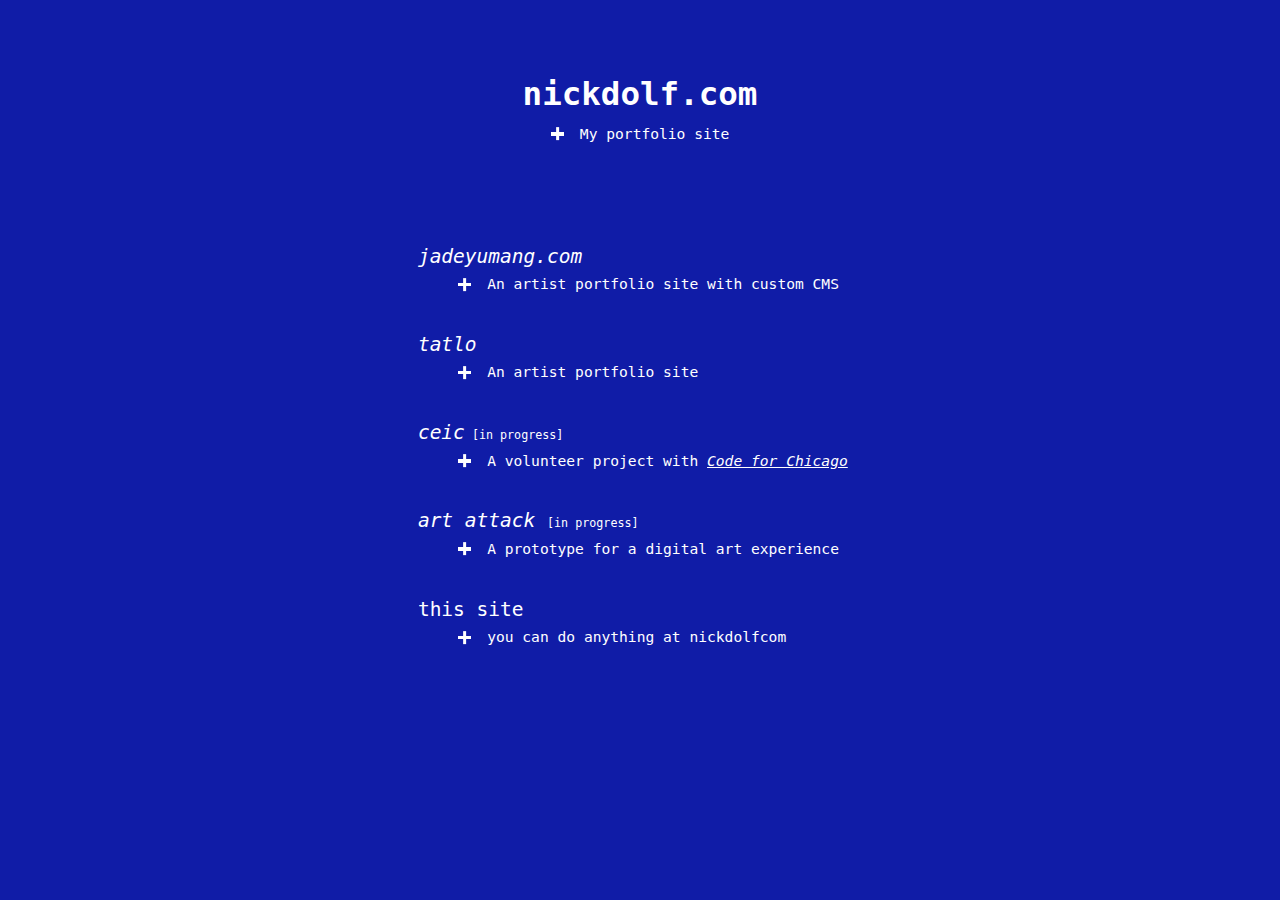
==== index.html @ 3ce0b761 "updated site" ====
<!DOCTYPE html>
<html lang="en">
<head>
	<meta charset="utf-8">
	<meta name="copyright" content="Nick Dolf">
	<meta name="viewport" content="width=device-width, initial-scale=1.0">
  <meta name="description" content="A reliable and fun web developer">
  <link rel="icon" href="/favicon.svg" type="image/svg+xml">
	<title>welcome to nickdolfcom you can do anything at nickdolfcom this is nickdolfcom the unattainable is unknown at nickdolfcom</title>
	<link rel="stylesheet" href="./css/style.css">
</head>
<body>
	<header>
		<h1>nickdolf.com</h1>
		<ul tabindex="0" class="list-expandable list-centered">
			<li><div class="icon icon-plus"></div><span>My portfolio site</span></li>
			<li><img src="images/GitHub-Mark-Light-32px.png" alt="github"><a href="https://github.com/nick-dolf/">github</a></li>
		</ul>
	</header>
	<main>

		<h2><a href="http://www.jadeyumang.com">jadeyumang.com</a><small></small></h2>
		<ul tabindex="0" class="list-expandable">
			<li><div class="icon icon-plus"></div>An artist portfolio site with custom CMS</li>
			<li><div class="icon icon-square"></div>Role: Developer</li>
			<li><div class="icon icon-square"></div>Tech: HTML/SCSS/JAVASCRIPT/NODE/EXPRESS/PUG</li>
			<li><img src="images/GitHub-Mark-Light-32px.png" alt="github"><a href="https://github.com/nick-dolf/jade">github repo</a></li>
		</ul>

    <h2><a href="http://tatlo.info">tatlo</a></h2>
    <ul tabindex="0" class="list-expandable">
			<li><div class="icon icon-plus"></div>An artist portfolio site</li>
			<li><div class="icon icon-square"></div>Role: Developer and Designer</li>
			<li><div class="icon icon-square"></div>Tech: HTML/SCSS/JAVASCRIPT/JEKYLL/FORESTRY</li>
			<li><img src="images/GitHub-Mark-Light-32px.png" alt="github"><a href="https://github.com/nick-dolf/tatlo">github repo</a></li>
		</ul>

		<h2><a href="../staging/ceic/">ceic</a><small> [in progress]</small></h2>
		<ul tabindex="0" class="list-expandable">
			<li><div class="icon icon-plus"></div><span>A volunteer project with&nbsp;<a href="https://codeforchicago.org/">Code for Chicago</a></span></li>
			<li><div class="icon icon-square"></div>Role: Lead Developer</li>
			<li><div class="icon icon-square"></div>Tech: HTML/SCSS/JAVASCRIPT/JEKYLL/FORESTRY</li>
			<li><img src="images/GitHub-Mark-Light-32px.png" alt="github"><a href="https://github.com/Code-For-Chicago/ceic-jekyll">github repo</a></li>
		</ul>

		<h2><a href="../art-attack/">art attack</a> <small>[in progress]</small></h2>
		<ul tabindex="0" class="list-expandable">
			<li><div class="icon icon-plus"></div>A prototype for a digital art experience</li>
			<li><div class="icon icon-square"></div>Role: Developer</li>
			<li><div class="icon icon-square"></div>Tech: Webgl</li>
			<li><img src="images/GitHub-Mark-Light-32px.png" alt="github"><a href="https://github.com/nick-dolf/art-attack">github repo</a></li>
		</ul>



		<h2>this site</h2>
		<ul tabindex="0" class="list-expandable">
			<li><div class="icon icon-plus"></div>you can do anything at nickdolfcom</li>
			<li><div class="icon icon-square"></div>Role: Developer and Designer</li>
			<li><div class="icon icon-square"></div>Tech: HTML/SASS</li>
			<li><img src="images/GitHub-Mark-Light-32px.png" alt="github"><a href="https://github.com/nick-dolf/home">github repo</a></li>
		</ul>
	</main>
</body>
</html>
---- css/style.css ----
html {
  box-sizing: border-box;
  min-width: 320px;
}

*, *:before, *:after {
  box-sizing: inherit;
}

body {
  min-width: 100vw;
  min-height: 100vh;
  margin: 0 auto;
  padding: 16px;
  color: white;
  background-color: #101CA7;
  display: flex;
  flex-direction: column;
}

header {
  height: 14rem;
}
@media screen and (min-width: 767px) {
  header {
    margin-top: 32px;
  }
}

main {
  margin: 32px auto;
}
@media screen and (min-width: 767px) {
  main {
    margin: 64px auto;
  }
}

html {
  font-size: 62.5%;
  font-family: monospace;
}

body {
  font-size: 1.8rem;
  line-height: 1.5;
}

h1 {
  text-align: center;
  font-size: 4rem;
  margin-bottom: 0.5rem;
}

h2 {
  font-size: 2.4rem;
  font-weight: normal;
  margin-bottom: 0.25rem;
}
h2 a {
  text-decoration: none;
}

a {
  color: white;
  font-style: italic;
}
a:hover {
  font-weight: bold;
}

small {
  font-size: 60%;
}

.icon-plus {
  display: inline-flex;
  align-items: center;
  position: relative;
  width: 2rem;
  height: 2rem;
}
.icon-plus:before, .icon-plus:after {
  content: "";
  position: absolute;
  height: 0.4rem;
  width: 1.6rem;
  background-color: white;
  transition: all 0.8s ease-in-out;
}
.icon-plus:after {
  transform: rotate(90deg);
}

.icon-square {
  display: inline-flex;
  align-items: center;
  justify-content: center;
  position: relative;
  width: 1.6rem;
  height: 1.6rem;
}
.icon-square:after {
  content: "";
  position: absolute;
  height: 0.4rem;
  width: 0.4rem;
  background-color: white;
}

ul {
  margin-top: 0;
  margin-bottom: 4rem;
  list-style-type: none;
  list-style-position: inside;
}
ul .icon {
  margin-right: 1.6rem;
}
ul img {
  height: 1.6rem;
  margin-top: 0.6rem;
  margin-right: 1.6rem;
}

.list-centered {
  margin: auto;
  width: max-content;
  padding: 0;
}

.list-expandable {
  max-height: 3rem;
  overflow: hidden;
  transition: all 0.8s ease-in-out;
  cursor: pointer;
}
.list-expandable:focus {
  cursor: default;
  max-height: 50rem;
}
.list-expandable:focus .icon-plus:after {
  transform: rotate(0deg);
}

li {
  display: flex;
  align-items: flex-start;
  margin-bottom: 0.5rem;
}
li div.icon {
  height: 2.8rem;
}

/*# sourceMappingURL=style.css.map */
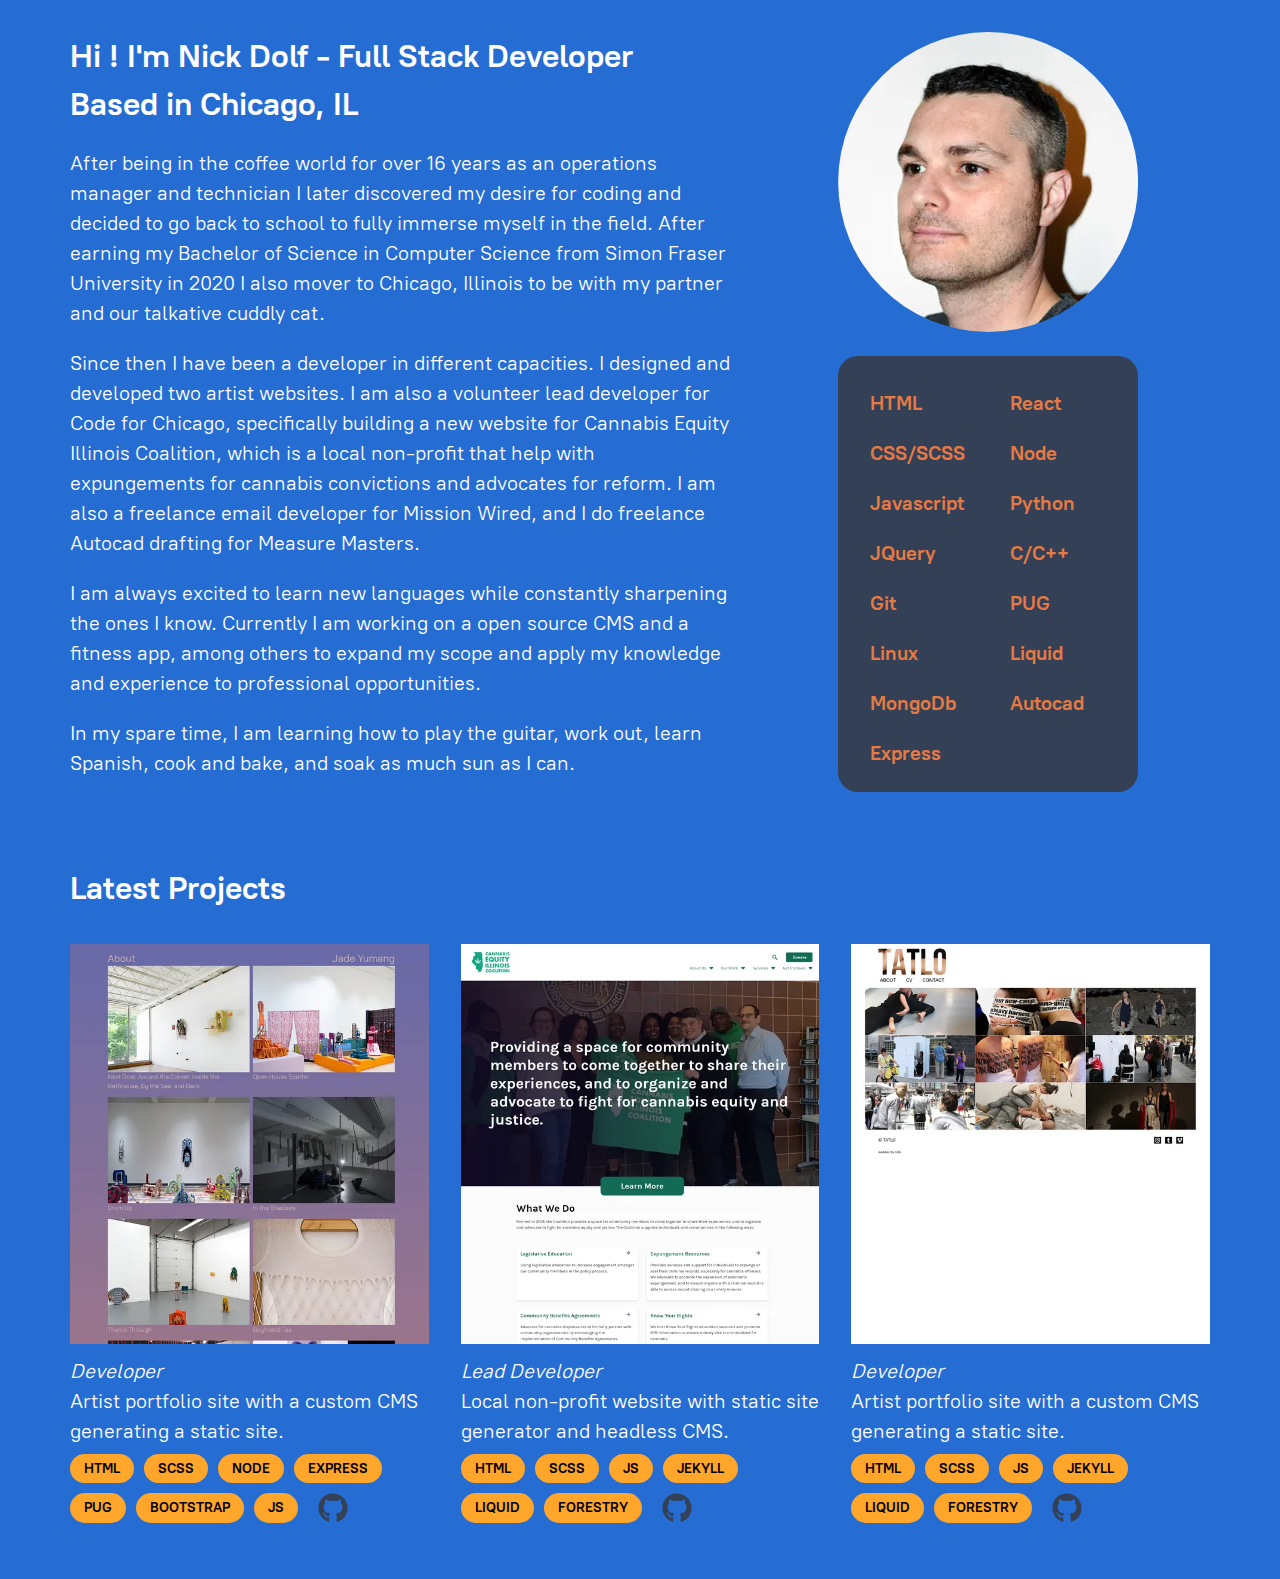
==== commit a67c34c7: "new version" ====
--- a/index.html
+++ b/index.html
@@ -1,65 +1,99 @@
 <!DOCTYPE html>
 <html lang="en">
-<head>
-	<meta charset="utf-8">
-	<meta name="copyright" content="Nick Dolf">
-	<meta name="viewport" content="width=device-width, initial-scale=1.0">
-  <meta name="description" content="A reliable and fun web developer">
-  <link rel="icon" href="/favicon.svg" type="image/svg+xml">
-	<title>welcome to nickdolfcom you can do anything at nickdolfcom this is nickdolfcom the unattainable is unknown at nickdolfcom</title>
-	<link rel="stylesheet" href="./css/style.css">
-</head>
-<body>
-	<header>
-		<h1>nickdolf.com</h1>
-		<ul tabindex="0" class="list-expandable list-centered">
-			<li><div class="icon icon-plus"></div><span>My portfolio site</span></li>
-			<li><img src="images/GitHub-Mark-Light-32px.png" alt="github"><a href="https://github.com/nick-dolf/">github</a></li>
-		</ul>
-	</header>
-	<main>
+  <head>
+    <meta charset="utf-8">
+    <meta name="viewport" content="width=device-width, initial-scale=1.0">
+    <meta name="description" content="I'm a reliable and fun developer.">
+    <title>Nick Dolf - Full Stack Developer</title>
+    <link rel="stylesheet" href="/assets/css/style.css">
+    <link rel="icon" href="/favicon.svg" type="image/svg+xml">
+  </head>
+  <body>
+    <main>
+      <section class="intro">
+        <div class="columns">
+          <div class="column-one">
+            <h1>Hi ! I'm Nick Dolf - Full Stack Developer<br> Based in Chicago, IL
+            </h1><p>After being in the coffee world for over 16 years as an operations manager and technician I later discovered my desire for coding and decided to go back to school to fully immerse myself in the field. After earning my Bachelor of Science in Computer Science from Simon Fraser University in 2020 I also mover to Chicago, Illinois to be with my partner and our talkative cuddly cat.</p>
+<p>Since then I have been a developer in different capacities. I designed and developed two artist websites. I am also a volunteer lead developer for Code for Chicago, specifically building a new website for Cannabis Equity Illinois Coalition, which is a local non-profit that help with expungements for cannabis convictions and advocates for reform. I am also a freelance email developer for Mission Wired, and I do freelance Autocad drafting for Measure Masters.</p>
+<p>I am always excited to learn new languages while constantly sharpening the ones I know. Currently I am working on a open source CMS and a fitness app, among others to expand my scope and apply my knowledge and experience to professional opportunities.</p>
+<p>In my spare time, I am learning how to play the guitar, work out, learn Spanish, cook and bake, and soak as much sun as I can.</p>
 
-		<h2><a href="http://www.jadeyumang.com">jadeyumang.com</a><small></small></h2>
-		<ul tabindex="0" class="list-expandable">
-			<li><div class="icon icon-plus"></div>An artist portfolio site with custom CMS</li>
-			<li><div class="icon icon-square"></div>Role: Developer</li>
-			<li><div class="icon icon-square"></div>Tech: HTML/SCSS/JAVASCRIPT/NODE/EXPRESS/PUG</li>
-			<li><img src="images/GitHub-Mark-Light-32px.png" alt="github"><a href="https://github.com/nick-dolf/jade">github repo</a></li>
-		</ul>
+          </div>
+          <div class="column-two">
+            <picture>
+              <source type="image/webp" srcset="/assets/images/nick_pic_square-1681073301461-300.webp"/><img src="/assets/images/nick_pic_square-1681073301461-300.jpg" width="300" height="300" alt="Nick Dolf"/>
+            </picture>
+            <div class="skills">
+              <p>HTML</p>
+              <p>CSS/SCSS</p>
+              <p>Javascript</p>
+              <p>JQuery</p>
+              <p>Git</p>
+              <p>Linux</p>
+              <p>MongoDb</p>
+              <p>Express</p>
+              <p>React</p>
+              <p>Node</p>
+              <p>Python</p>
+              <p>C/C++</p>
+              <p>PUG</p>
+              <p>Liquid</p>
+              <p>Autocad</p>
+            </div>
+          </div>
+        </div>
+      </section>
+      <section class="grid">
+        <h1>Latest Projects</h1>
+        <div class="grid-container">
+          <div class="card"><a href="https://jadeyumang.com/">
+              <div class="image-container">
+                <picture>
+                  <source type="image/webp" srcset="/assets/images/jadeyumang-1681073281746-600.webp"/><img src="/assets/images/jadeyumang-1681073281746-600.jpg" width="600" height="1289" alt="jadeyumang.com"/>
+                </picture>
+              </div></a>
+            <div class="text-container"><p><em>Developer</em><br />Artist portfolio site with a custom CMS generating a static site.</p>
 
-    <h2><a href="http://tatlo.info">tatlo</a></h2>
-    <ul tabindex="0" class="list-expandable">
-			<li><div class="icon icon-plus"></div>An artist portfolio site</li>
-			<li><div class="icon icon-square"></div>Role: Developer and Designer</li>
-			<li><div class="icon icon-square"></div>Tech: HTML/SCSS/JAVASCRIPT/JEKYLL/FORESTRY</li>
-			<li><img src="images/GitHub-Mark-Light-32px.png" alt="github"><a href="https://github.com/nick-dolf/tatlo">github repo</a></li>
-		</ul>
+            </div>
+            <div class="skill-container"><span class="pill">HTML</span><span class="pill">SCSS</span><span class="pill">NODE</span><span class="pill">EXPRESS</span><span class="pill">PUG</span><span class="pill">BOOTSTRAP</span><span class="pill">JS</span><a href="https://github.com/nick-dolf/jade"><span>github repo</span>
+                <svg viewbox="0 0 40 40" xmlns="http://www.w3.org/2000/svg">
+                  <use xlink:href="/assets/svg/sprites.svg#github"></use>
+                </svg></a>
+            </div>
+          </div>
+          <div class="card"><a href="https://nickdolf.com/staging/ceic/">
+              <div class="image-container">
+                <picture>
+                  <source type="image/webp" srcset="/assets/images/ceic-1681073281746-600.webp"/><img src="/assets/images/ceic-1681073281746-600.jpg" width="600" height="1724" alt="ceic"/>
+                </picture>
+              </div></a>
+            <div class="text-container"><p><em>Lead Developer</em><br />Local non-profit website with static site generator and headless CMS.</p>
 
-		<h2><a href="../staging/ceic/">ceic</a><small> [in progress]</small></h2>
-		<ul tabindex="0" class="list-expandable">
-			<li><div class="icon icon-plus"></div><span>A volunteer project with&nbsp;<a href="https://codeforchicago.org/">Code for Chicago</a></span></li>
-			<li><div class="icon icon-square"></div>Role: Lead Developer</li>
-			<li><div class="icon icon-square"></div>Tech: HTML/SCSS/JAVASCRIPT/JEKYLL/FORESTRY</li>
-			<li><img src="images/GitHub-Mark-Light-32px.png" alt="github"><a href="https://github.com/Code-For-Chicago/ceic-jekyll">github repo</a></li>
-		</ul>
+            </div>
+            <div class="skill-container"><span class="pill">HTML</span><span class="pill">SCSS</span><span class="pill">JS</span><span class="pill">JEKYLL</span><span class="pill">LIQUID</span><span class="pill">FORESTRY</span><a href="https://github.com/Code-For-Chicago/ceic-jekyll"><span>github repo</span>
+                <svg viewbox="0 0 40 40" xmlns="http://www.w3.org/2000/svg">
+                  <use xlink:href="/assets/svg/sprites.svg#github"></use>
+                </svg></a>
+            </div>
+          </div>
+          <div class="card"><a href="https://www.tatlo.info/">
+              <div class="image-container">
+                <picture>
+                  <source type="image/webp" srcset="/assets/images/tatlo-1681073376089-600.webp"/><img src="/assets/images/tatlo-1681073376089-600.jpg" width="600" height="407" alt="tatlo.info"/>
+                </picture>
+              </div></a>
+            <div class="text-container"><p><em>Developer</em><br />Artist portfolio site with a custom CMS generating a static site.</p>
 
-		<h2><a href="../art-attack/">art attack</a> <small>[in progress]</small></h2>
-		<ul tabindex="0" class="list-expandable">
-			<li><div class="icon icon-plus"></div>A prototype for a digital art experience</li>
-			<li><div class="icon icon-square"></div>Role: Developer</li>
-			<li><div class="icon icon-square"></div>Tech: Webgl</li>
-			<li><img src="images/GitHub-Mark-Light-32px.png" alt="github"><a href="https://github.com/nick-dolf/art-attack">github repo</a></li>
-		</ul>
-
-
-
-		<h2>this site</h2>
-		<ul tabindex="0" class="list-expandable">
-			<li><div class="icon icon-plus"></div>you can do anything at nickdolfcom</li>
-			<li><div class="icon icon-square"></div>Role: Developer and Designer</li>
-			<li><div class="icon icon-square"></div>Tech: HTML/SASS</li>
-			<li><img src="images/GitHub-Mark-Light-32px.png" alt="github"><a href="https://github.com/nick-dolf/home">github repo</a></li>
-		</ul>
-	</main>
-</body>
-</html>
+            </div>
+            <div class="skill-container"><span class="pill">HTML</span><span class="pill">SCSS</span><span class="pill">JS</span><span class="pill">JEKYLL</span><span class="pill">LIQUID</span><span class="pill">FORESTRY</span><a href="https://github.com/nick-dolf/tatlo"><span>github repo</span>
+                <svg viewbox="0 0 40 40" xmlns="http://www.w3.org/2000/svg">
+                  <use xlink:href="/assets/svg/sprites.svg#github"></use>
+                </svg></a>
+            </div>
+          </div>
+        </div>
+      </section>
+    </main>
+  </body>
+</html>--- a/assets/css/style.css
+++ b/assets/css/style.css
@@ -0,0 +1 @@
+@font-face{font-family:PtRootUi;src:url("../fonts/pt-root-ui_regular.woff2");font-display:swap}@font-face{font-family:PtRootUi;src:url("../fonts/pt-root-ui_bold.woff2");font-weight:bold;font-display:swap}html{min-width:320px;box-sizing:border-box}*,*:before,*:after{box-sizing:inherit}body{margin:0;background-color:#266dd3}main{background-color:#266dd3;color:#fff;margin:0 auto;max-width:1600px;min-height:100vh}main :first-child{margin-top:0}main :last-child{margin-bottom:0}html{font-size:62.5%}body{font-family:PtRootUi,sans-serif;font-size:1.6rem;line-height:1.5}main{font-size:0}main>*{font-size:1.6rem}p{font-size:1.6rem}@media screen and (min-width: 768px){p{font-size:1.8rem}}@media screen and (min-width: 1200px){p{font-size:2rem}}h1{font-size:2.4rem;margin:3.2rem 0 1.6rem}@media screen and (min-width: 768px){h1{font-size:2.8rem}}@media screen and (min-width: 1200px){h1{font-size:3.2rem}}div.card{padding:16px;width:auto;border-radius:1rem}div.card:hover{transition:box-shadow 1s;box-shadow:0px 0px 8px 4px #ffa62b}div.card:hover img{transform:translate(0, calc(-100% + 400px))}div.card .image-container{background:#fff;overflow:hidden;width:auto;height:400px}div.card .image-container img{transition:transform 3s ease-in-out;width:100%;height:auto}div.card .text-container{padding-top:12px;width:auto}div.card .pill{padding:4px 14px;border-radius:2rem;font-size:1.4rem;background-color:#ffa62b;color:#000;font-weight:bold}div.card .skill-container{margin-top:8px;display:flex;gap:1rem;flex-wrap:wrap}div.card .skill-container a{font-size:0}div.card .skill-container svg{margin-left:1rem;fill:#344055;height:3rem}section.grid{margin:32px 16px}@media screen and (min-width: 768px){section.grid{padding:16px;margin:24px 32px}}@media screen and (min-width: 1200px){section.grid{margin:24px auto;width:94%;max-width:1400px}}section.grid h1{padding-left:16px}section.grid div.grid-container{display:grid;grid-template-columns:1fr}@media screen and (min-width: 768px){section.grid div.grid-container{grid-template-columns:repeat(2, minmax(0, 1fr))}}@media screen and (min-width: 1200px){section.grid div.grid-container{grid-template-columns:repeat(3, minmax(0, 1fr))}}.intro{padding:16px;margin:32px 16px}@media screen and (min-width: 768px){.intro{padding:32px;margin:24px 32px}}@media screen and (min-width: 1200px){.intro{margin:24px auto;width:94%;max-width:1400px}}.intro .columns{display:flex;flex-direction:column;justify-content:space-around;gap:32px}@media screen and (min-width: 768px){.intro .columns{flex-direction:row}}@media screen and (min-width: 768px){.intro .column-one{width:60%}}@media screen and (min-width: 768px){.intro .column-two{width:40%}}.intro .column-two img{display:block;margin:auto;width:100%;height:auto;max-width:300px;-webkit-clip-path:circle();clip-path:circle()}.intro .skills{font-weight:700;margin:auto;margin-top:24px;padding:32px 8px 24px 32px;background-color:#344055;color:#e57a44;border-radius:20px;-moz-column-count:2;column-count:2;-moz-column-gap:20px;column-gap:20px;width:100%;max-width:300px}section.text{background-color:#266dd3;color:#000;padding:12px}header.site-header{padding:16px;margin:32px 16px;color:#fff;background-color:#266dd3;display:flex;justify-content:space-between}@media screen and (min-width: 768px){header.site-header{padding:32px;margin:24px 32px}}@media screen and (min-width: 1200px){header.site-header{margin:24px auto;width:94%;max-width:1400px}}header.site-header .menu{display:flex;gap:1rem;align-items:center}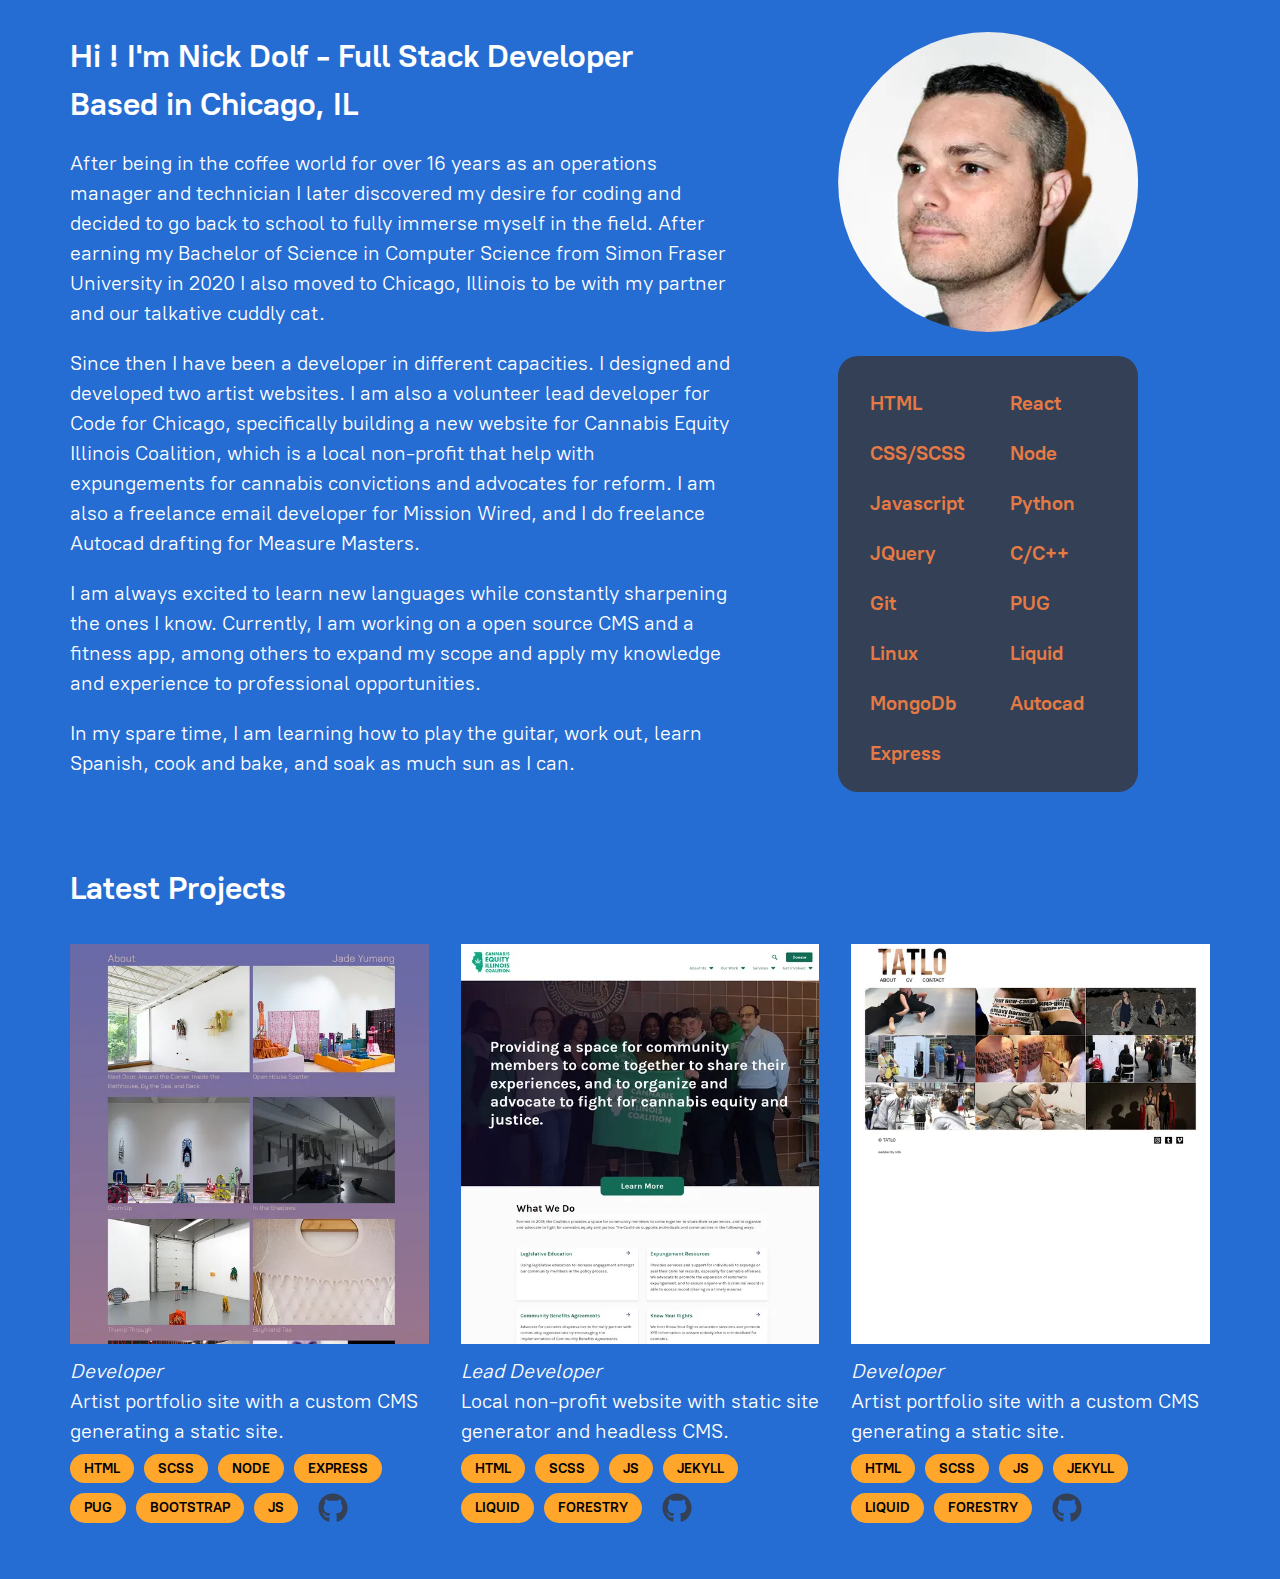
==== commit 99d9acff: "fix spelling" ====
--- a/index.html
+++ b/index.html
@@ -14,9 +14,9 @@
         <div class="columns">
           <div class="column-one">
             <h1>Hi ! I'm Nick Dolf - Full Stack Developer<br> Based in Chicago, IL
-            </h1><p>After being in the coffee world for over 16 years as an operations manager and technician I later discovered my desire for coding and decided to go back to school to fully immerse myself in the field. After earning my Bachelor of Science in Computer Science from Simon Fraser University in 2020 I also mover to Chicago, Illinois to be with my partner and our talkative cuddly cat.</p>
+            </h1><p>After being in the coffee world for over 16 years as an operations manager and technician I later discovered my desire for coding and decided to go back to school to fully immerse myself in the field. After earning my Bachelor of Science in Computer Science from Simon Fraser University in 2020 I also moved to Chicago, Illinois to be with my partner and our talkative cuddly cat.</p>
 <p>Since then I have been a developer in different capacities. I designed and developed two artist websites. I am also a volunteer lead developer for Code for Chicago, specifically building a new website for Cannabis Equity Illinois Coalition, which is a local non-profit that help with expungements for cannabis convictions and advocates for reform. I am also a freelance email developer for Mission Wired, and I do freelance Autocad drafting for Measure Masters.</p>
-<p>I am always excited to learn new languages while constantly sharpening the ones I know. Currently I am working on a open source CMS and a fitness app, among others to expand my scope and apply my knowledge and experience to professional opportunities.</p>
+<p>I am always excited to learn new languages while constantly sharpening the ones I know. Currently, I am working on a open source CMS and a fitness app, among others to expand my scope and apply my knowledge and experience to professional opportunities.</p>
 <p>In my spare time, I am learning how to play the guitar, work out, learn Spanish, cook and bake, and soak as much sun as I can.</p>
 
           </div>
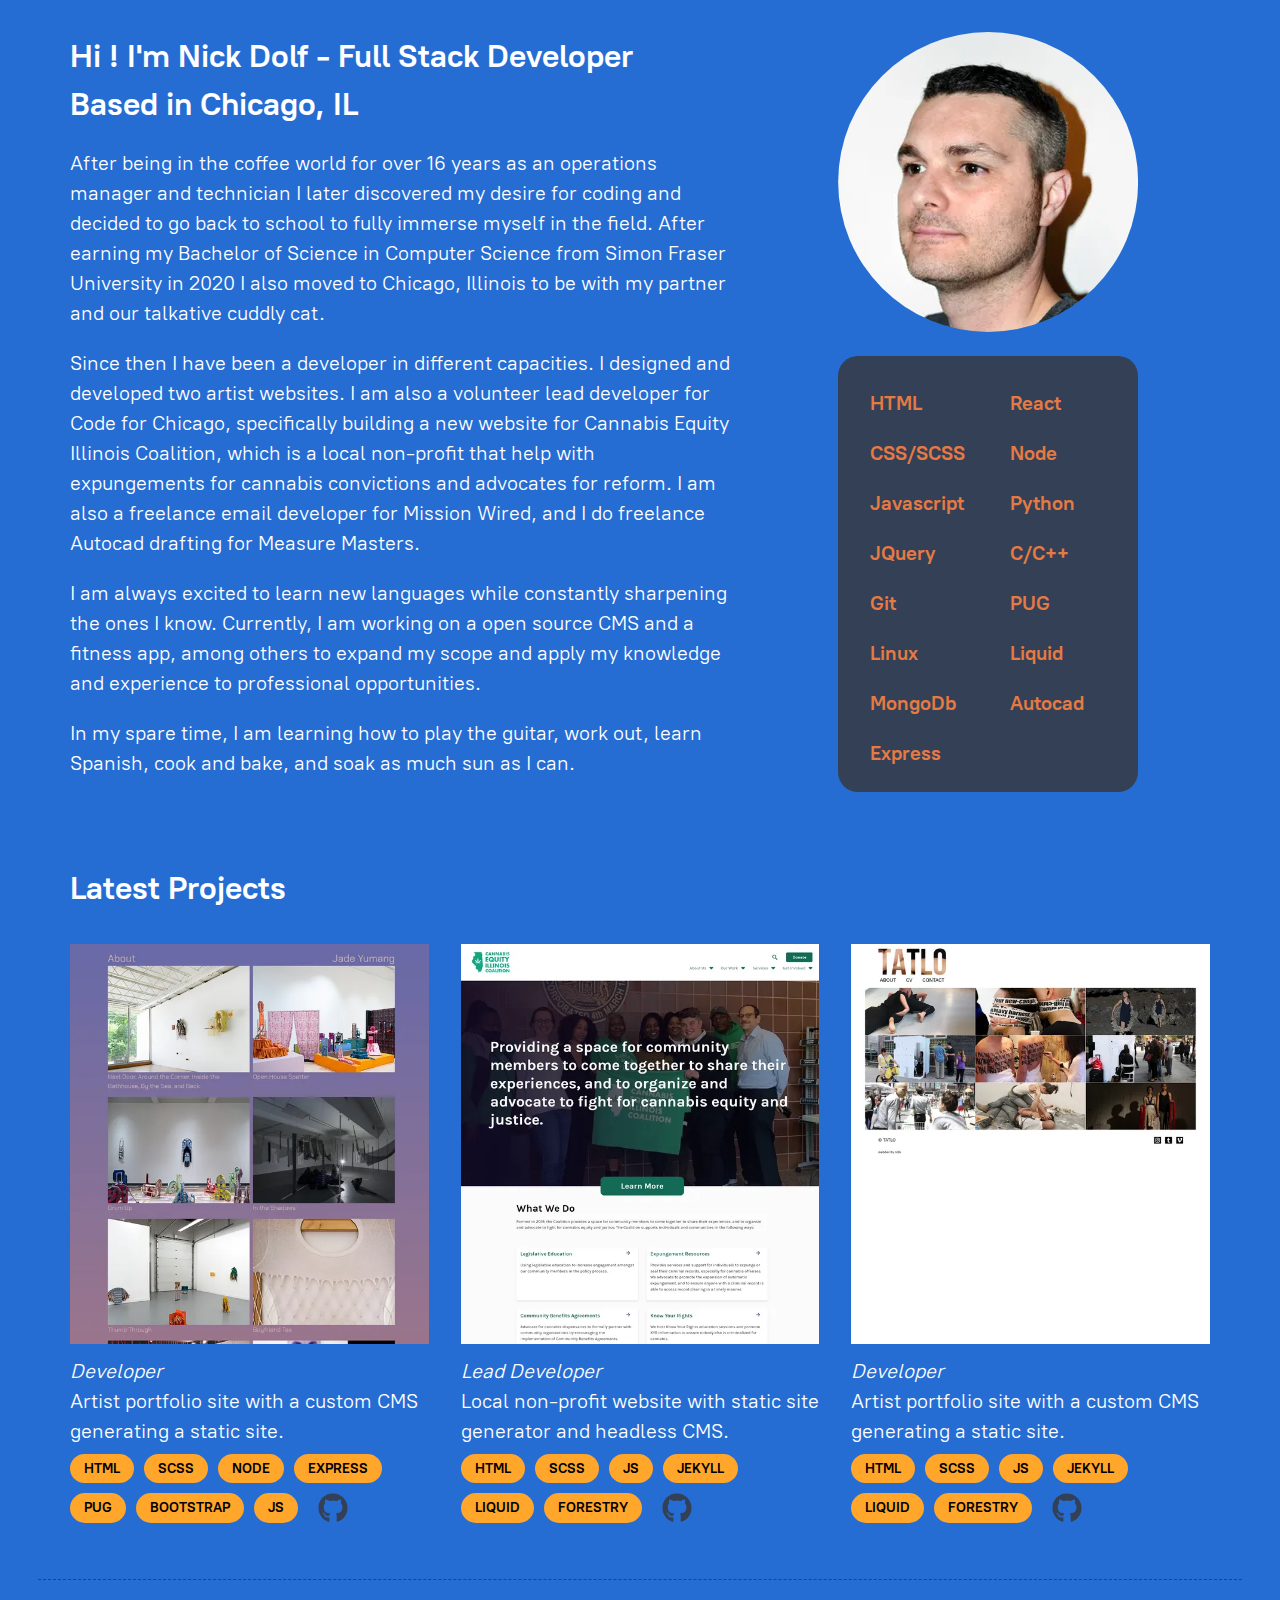
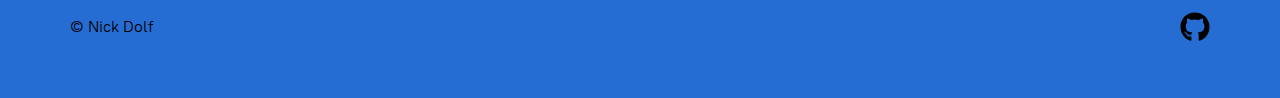
==== commit f35a0a0f: "preload fonts and add footer" ====
--- a/index.html
+++ b/index.html
@@ -5,6 +5,8 @@
     <meta name="viewport" content="width=device-width, initial-scale=1.0">
     <meta name="description" content="I'm a reliable and fun developer.">
     <title>Nick Dolf - Full Stack Developer</title>
+    <link rel="preload" as="font" type="font/woff2" href="/assets/fonts/pt-root-ui_regular.woff2" crossorigin>
+    <link rel="preload" as="font" type="font/woff2" href="/assets/fonts/pt-root-ui_bold.woff2" crossorigin>
     <link rel="stylesheet" href="/assets/css/style.css">
     <link rel="icon" href="/favicon.svg" type="image/svg+xml">
   </head>
@@ -95,5 +97,9 @@
         </div>
       </section>
     </main>
+    <footer class="site-footer"><span>© Nick Dolf</span><a href="https://github.com/nick-dolf"><span>github repo</span>
+        <svg viewbox="0 0 40 40" xmlns="http://www.w3.org/2000/svg">
+          <use xlink:href="/assets/svg/sprites.svg#github"></use>
+        </svg></a></footer>
   </body>
 </html>--- a/assets/css/style.css
+++ b/assets/css/style.css
@@ -1 +1 @@
-@font-face{font-family:PtRootUi;src:url("../fonts/pt-root-ui_regular.woff2");font-display:swap}@font-face{font-family:PtRootUi;src:url("../fonts/pt-root-ui_bold.woff2");font-weight:bold;font-display:swap}html{min-width:320px;box-sizing:border-box}*,*:before,*:after{box-sizing:inherit}body{margin:0;background-color:#266dd3}main{background-color:#266dd3;color:#fff;margin:0 auto;max-width:1600px;min-height:100vh}main :first-child{margin-top:0}main :last-child{margin-bottom:0}html{font-size:62.5%}body{font-family:PtRootUi,sans-serif;font-size:1.6rem;line-height:1.5}main{font-size:0}main>*{font-size:1.6rem}p{font-size:1.6rem}@media screen and (min-width: 768px){p{font-size:1.8rem}}@media screen and (min-width: 1200px){p{font-size:2rem}}h1{font-size:2.4rem;margin:3.2rem 0 1.6rem}@media screen and (min-width: 768px){h1{font-size:2.8rem}}@media screen and (min-width: 1200px){h1{font-size:3.2rem}}div.card{padding:16px;width:auto;border-radius:1rem}div.card:hover{transition:box-shadow 1s;box-shadow:0px 0px 8px 4px #ffa62b}div.card:hover img{transform:translate(0, calc(-100% + 400px))}div.card .image-container{background:#fff;overflow:hidden;width:auto;height:400px}div.card .image-container img{transition:transform 3s ease-in-out;width:100%;height:auto}div.card .text-container{padding-top:12px;width:auto}div.card .pill{padding:4px 14px;border-radius:2rem;font-size:1.4rem;background-color:#ffa62b;color:#000;font-weight:bold}div.card .skill-container{margin-top:8px;display:flex;gap:1rem;flex-wrap:wrap}div.card .skill-container a{font-size:0}div.card .skill-container svg{margin-left:1rem;fill:#344055;height:3rem}section.grid{margin:32px 16px}@media screen and (min-width: 768px){section.grid{padding:16px;margin:24px 32px}}@media screen and (min-width: 1200px){section.grid{margin:24px auto;width:94%;max-width:1400px}}section.grid h1{padding-left:16px}section.grid div.grid-container{display:grid;grid-template-columns:1fr}@media screen and (min-width: 768px){section.grid div.grid-container{grid-template-columns:repeat(2, minmax(0, 1fr))}}@media screen and (min-width: 1200px){section.grid div.grid-container{grid-template-columns:repeat(3, minmax(0, 1fr))}}.intro{padding:16px;margin:32px 16px}@media screen and (min-width: 768px){.intro{padding:32px;margin:24px 32px}}@media screen and (min-width: 1200px){.intro{margin:24px auto;width:94%;max-width:1400px}}.intro .columns{display:flex;flex-direction:column;justify-content:space-around;gap:32px}@media screen and (min-width: 768px){.intro .columns{flex-direction:row}}@media screen and (min-width: 768px){.intro .column-one{width:60%}}@media screen and (min-width: 768px){.intro .column-two{width:40%}}.intro .column-two img{display:block;margin:auto;width:100%;height:auto;max-width:300px;-webkit-clip-path:circle();clip-path:circle()}.intro .skills{font-weight:700;margin:auto;margin-top:24px;padding:32px 8px 24px 32px;background-color:#344055;color:#e57a44;border-radius:20px;-moz-column-count:2;column-count:2;-moz-column-gap:20px;column-gap:20px;width:100%;max-width:300px}section.text{background-color:#266dd3;color:#000;padding:12px}header.site-header{padding:16px;margin:32px 16px;color:#fff;background-color:#266dd3;display:flex;justify-content:space-between}@media screen and (min-width: 768px){header.site-header{padding:32px;margin:24px 32px}}@media screen and (min-width: 1200px){header.site-header{margin:24px auto;width:94%;max-width:1400px}}header.site-header .menu{display:flex;gap:1rem;align-items:center}+@font-face{font-family:PtRootUi;src:url("../fonts/pt-root-ui_regular.woff2");font-display:swap}@font-face{font-family:PtRootUi;src:url("../fonts/pt-root-ui_bold.woff2");font-weight:bold;font-display:swap}html{min-width:320px;box-sizing:border-box}*,*:before,*:after{box-sizing:inherit}body{margin:0;background-color:#266dd3}main{background-color:#266dd3;color:#fff;margin:0 auto;max-width:1600px;min-height:100vh}main :first-child{margin-top:0}main :last-child{margin-bottom:0}html{font-size:62.5%}body{font-family:PtRootUi,Arial,Helvetica,sans-serif;font-size:1.6rem;line-height:1.5}main{font-size:0}main>*{font-size:1.6rem}p{font-size:1.6rem}@media screen and (min-width: 768px){p{font-size:1.8rem}}@media screen and (min-width: 1200px){p{font-size:2rem}}h1{font-size:2.4rem;margin:3.2rem 0 1.6rem}@media screen and (min-width: 768px){h1{font-size:2.8rem}}@media screen and (min-width: 1200px){h1{font-size:3.2rem}}div.card{padding:16px;width:auto;border-radius:1rem}div.card:hover{transition:box-shadow 1s;box-shadow:0px 0px 8px 4px #ffa62b}div.card:hover img{transform:translate(0, calc(-100% + 400px))}div.card .image-container{background:#fff;overflow:hidden;width:auto;height:400px}div.card .image-container img{transition:transform 3s ease-in-out;width:100%;height:auto}div.card .text-container{padding-top:12px;width:auto}div.card .pill{padding:4px 14px;border-radius:2rem;font-size:1.4rem;background-color:#ffa62b;color:#000;font-weight:bold}div.card .skill-container{margin-top:8px;display:flex;gap:1rem;flex-wrap:wrap}div.card .skill-container a{font-size:0}div.card .skill-container svg{margin-left:1rem;fill:#344055;height:3rem}section.grid{margin:32px 16px}@media screen and (min-width: 768px){section.grid{padding:16px;margin:24px 32px}}@media screen and (min-width: 1200px){section.grid{margin:24px auto;width:94%;max-width:1400px}}section.grid h1{padding-left:16px}section.grid div.grid-container{display:grid;grid-template-columns:1fr}@media screen and (min-width: 768px){section.grid div.grid-container{grid-template-columns:repeat(2, minmax(0, 1fr))}}@media screen and (min-width: 1200px){section.grid div.grid-container{grid-template-columns:repeat(3, minmax(0, 1fr))}}.intro{padding:16px;margin:32px 16px}@media screen and (min-width: 768px){.intro{padding:32px;margin:24px 32px}}@media screen and (min-width: 1200px){.intro{margin:24px auto;width:94%;max-width:1400px}}.intro .columns{display:flex;flex-direction:column;justify-content:space-around;gap:32px}@media screen and (min-width: 768px){.intro .columns{flex-direction:row}}@media screen and (min-width: 768px){.intro .column-one{width:60%}}@media screen and (min-width: 768px){.intro .column-two{width:40%}}.intro .column-two img{display:block;margin:auto;width:100%;height:auto;max-width:300px;-webkit-clip-path:circle();clip-path:circle()}.intro .skills{font-weight:700;margin:auto;margin-top:24px;padding:32px 8px 24px 32px;background-color:#344055;color:#e57a44;border-radius:20px;-moz-column-count:2;column-count:2;-moz-column-gap:20px;column-gap:20px;width:100%;max-width:300px}section.text{background-color:#266dd3;color:#000;padding:12px}header.site-header{padding:16px;margin:32px 16px;color:#fff;background-color:#266dd3;display:flex;justify-content:space-between}@media screen and (min-width: 768px){header.site-header{padding:32px;margin:24px 32px}}@media screen and (min-width: 1200px){header.site-header{margin:24px auto;width:94%;max-width:1400px}}header.site-header .menu{display:flex;gap:1rem;align-items:center}footer.site-footer{padding:16px;margin:32px 16px;border-top:dashed 1px #344055;display:flex;justify-content:space-between;align-items:center}@media screen and (min-width: 768px){footer.site-footer{padding:32px;margin:24px 32px}}@media screen and (min-width: 1200px){footer.site-footer{margin:24px auto;width:94%;max-width:1400px}}footer.site-footer a{font-size:0}footer.site-footer svg{width:3rem;height:auto}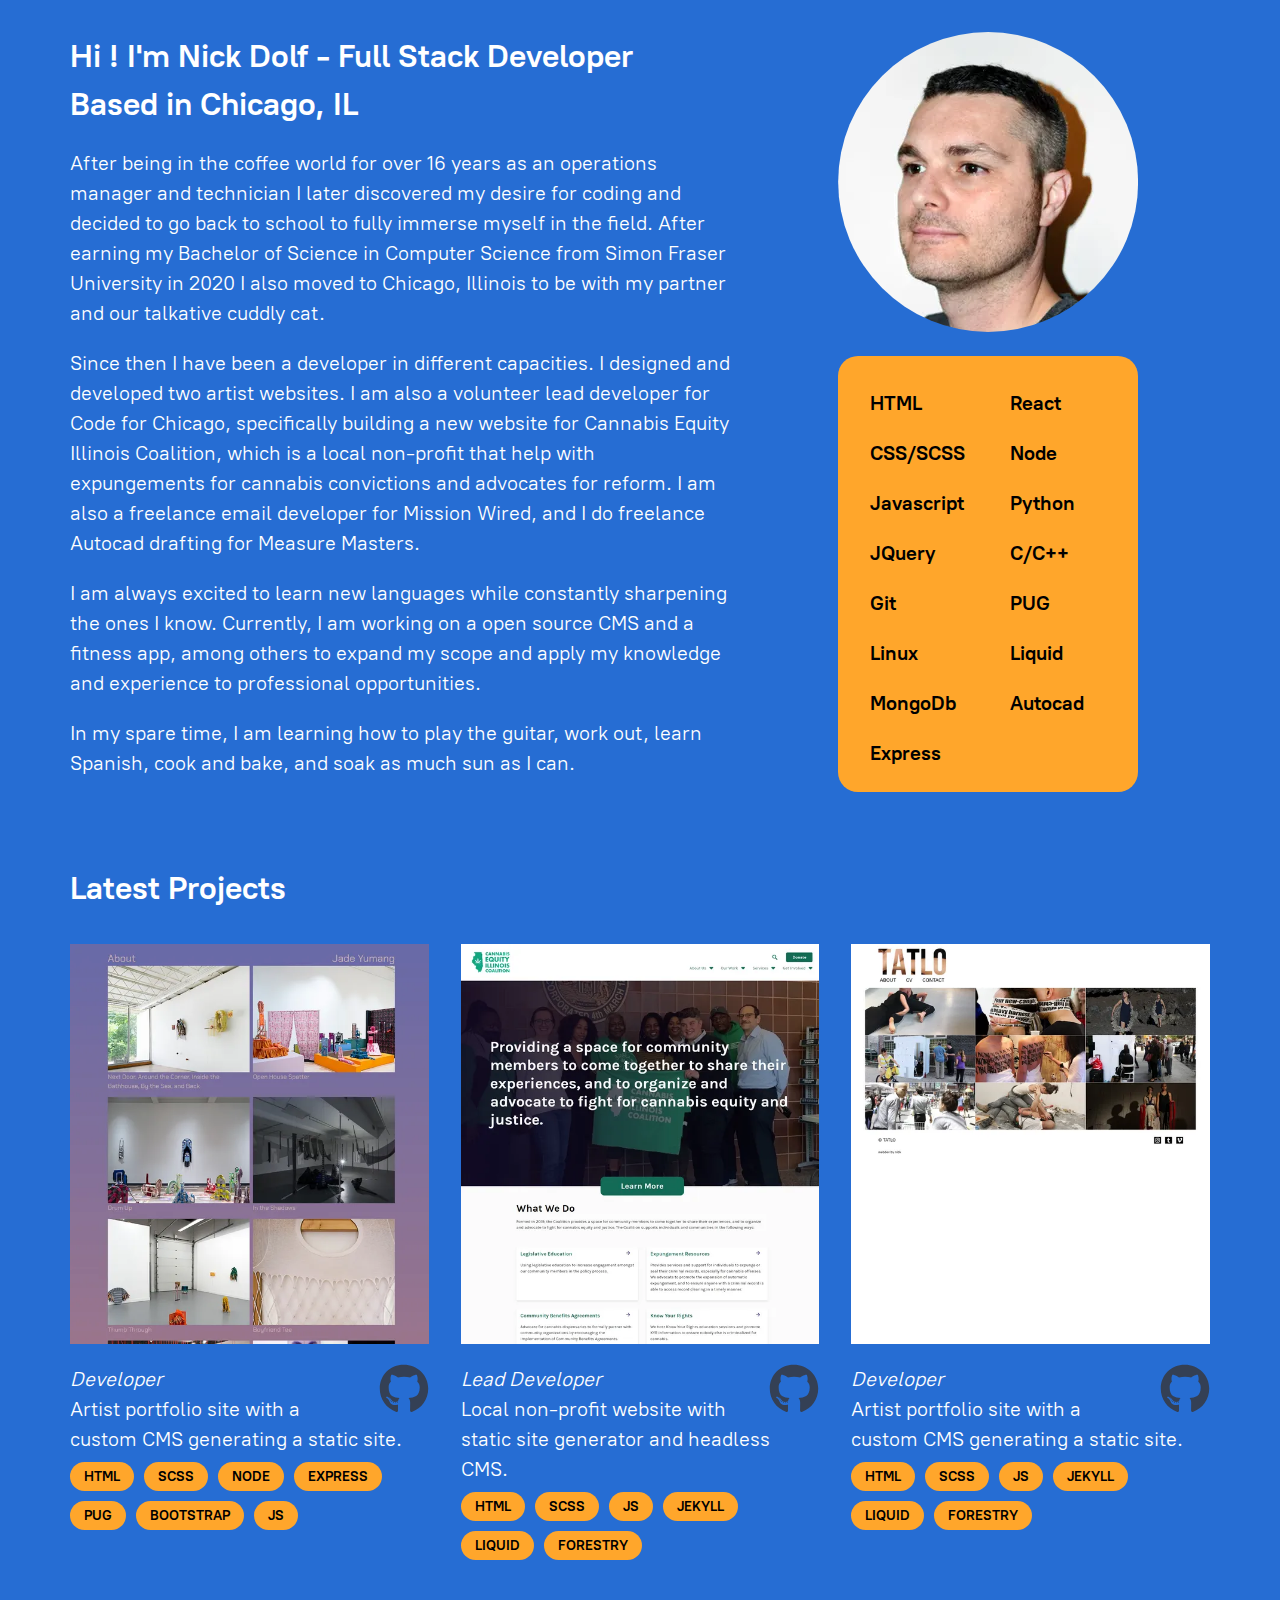
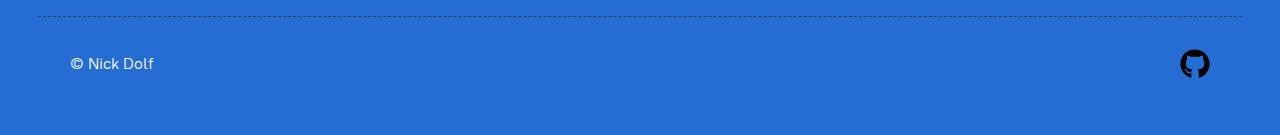
==== commit 1fca7a20: "fixed mobile accesibility issues" ====
--- a/index.html
+++ b/index.html
@@ -55,28 +55,28 @@
                   <source type="image/webp" srcset="/assets/images/jadeyumang-1681073281746-600.webp"/><img src="/assets/images/jadeyumang-1681073281746-600.jpg" width="600" height="1289" alt="jadeyumang.com"/>
                 </picture>
               </div></a>
-            <div class="text-container"><p><em>Developer</em><br />Artist portfolio site with a custom CMS generating a static site.</p>
+            <div class="text-container"><a href="https://github.com/nick-dolf/jade" aria-label="Gitbhub repo">
+                <svg viewbox="0 0 40 40" xmlns="http://www.w3.org/2000/svg">
+                  <use xlink:href="/assets/svg/sprites.svg#github"></use>
+                </svg></a><p><em>Developer</em><br />Artist portfolio site with a custom CMS generating a static site.</p>
 
             </div>
-            <div class="skill-container"><span class="pill">HTML</span><span class="pill">SCSS</span><span class="pill">NODE</span><span class="pill">EXPRESS</span><span class="pill">PUG</span><span class="pill">BOOTSTRAP</span><span class="pill">JS</span><a href="https://github.com/nick-dolf/jade"><span>github repo</span>
-                <svg viewbox="0 0 40 40" xmlns="http://www.w3.org/2000/svg">
-                  <use xlink:href="/assets/svg/sprites.svg#github"></use>
-                </svg></a>
+            <div class="skill-container"><span class="pill">HTML</span><span class="pill">SCSS</span><span class="pill">NODE</span><span class="pill">EXPRESS</span><span class="pill">PUG</span><span class="pill">BOOTSTRAP</span><span class="pill">JS</span>
             </div>
           </div>
-          <div class="card"><a href="https://nickdolf.com/staging/ceic/">
+          <div class="card"><a href="https://cannabisequityil.org/">
               <div class="image-container">
                 <picture>
                   <source type="image/webp" srcset="/assets/images/ceic-1681073281746-600.webp"/><img src="/assets/images/ceic-1681073281746-600.jpg" width="600" height="1724" alt="ceic"/>
                 </picture>
               </div></a>
-            <div class="text-container"><p><em>Lead Developer</em><br />Local non-profit website with static site generator and headless CMS.</p>
+            <div class="text-container"><a href="https://github.com/Code-For-Chicago/ceic-jekyll" aria-label="Gitbhub repo">
+                <svg viewbox="0 0 40 40" xmlns="http://www.w3.org/2000/svg">
+                  <use xlink:href="/assets/svg/sprites.svg#github"></use>
+                </svg></a><p><em>Lead Developer</em><br />Local non-profit website with static site generator and headless CMS.</p>
 
             </div>
-            <div class="skill-container"><span class="pill">HTML</span><span class="pill">SCSS</span><span class="pill">JS</span><span class="pill">JEKYLL</span><span class="pill">LIQUID</span><span class="pill">FORESTRY</span><a href="https://github.com/Code-For-Chicago/ceic-jekyll"><span>github repo</span>
-                <svg viewbox="0 0 40 40" xmlns="http://www.w3.org/2000/svg">
-                  <use xlink:href="/assets/svg/sprites.svg#github"></use>
-                </svg></a>
+            <div class="skill-container"><span class="pill">HTML</span><span class="pill">SCSS</span><span class="pill">JS</span><span class="pill">JEKYLL</span><span class="pill">LIQUID</span><span class="pill">FORESTRY</span>
             </div>
           </div>
           <div class="card"><a href="https://www.tatlo.info/">
@@ -85,13 +85,13 @@
                   <source type="image/webp" srcset="/assets/images/tatlo-1681073376089-600.webp"/><img src="/assets/images/tatlo-1681073376089-600.jpg" width="600" height="407" alt="tatlo.info"/>
                 </picture>
               </div></a>
-            <div class="text-container"><p><em>Developer</em><br />Artist portfolio site with a custom CMS generating a static site.</p>
+            <div class="text-container"><a href="https://github.com/nick-dolf/tatlo" aria-label="Gitbhub repo">
+                <svg viewbox="0 0 40 40" xmlns="http://www.w3.org/2000/svg">
+                  <use xlink:href="/assets/svg/sprites.svg#github"></use>
+                </svg></a><p><em>Developer</em><br />Artist portfolio site with a custom CMS generating a static site.</p>
 
             </div>
-            <div class="skill-container"><span class="pill">HTML</span><span class="pill">SCSS</span><span class="pill">JS</span><span class="pill">JEKYLL</span><span class="pill">LIQUID</span><span class="pill">FORESTRY</span><a href="https://github.com/nick-dolf/tatlo"><span>github repo</span>
-                <svg viewbox="0 0 40 40" xmlns="http://www.w3.org/2000/svg">
-                  <use xlink:href="/assets/svg/sprites.svg#github"></use>
-                </svg></a>
+            <div class="skill-container"><span class="pill">HTML</span><span class="pill">SCSS</span><span class="pill">JS</span><span class="pill">JEKYLL</span><span class="pill">LIQUID</span><span class="pill">FORESTRY</span>
             </div>
           </div>
         </div>
--- a/assets/css/style.css
+++ b/assets/css/style.css
@@ -1 +1 @@
-@font-face{font-family:PtRootUi;src:url("../fonts/pt-root-ui_regular.woff2");font-display:swap}@font-face{font-family:PtRootUi;src:url("../fonts/pt-root-ui_bold.woff2");font-weight:bold;font-display:swap}html{min-width:320px;box-sizing:border-box}*,*:before,*:after{box-sizing:inherit}body{margin:0;background-color:#266dd3}main{background-color:#266dd3;color:#fff;margin:0 auto;max-width:1600px;min-height:100vh}main :first-child{margin-top:0}main :last-child{margin-bottom:0}html{font-size:62.5%}body{font-family:PtRootUi,Arial,Helvetica,sans-serif;font-size:1.6rem;line-height:1.5}main{font-size:0}main>*{font-size:1.6rem}p{font-size:1.6rem}@media screen and (min-width: 768px){p{font-size:1.8rem}}@media screen and (min-width: 1200px){p{font-size:2rem}}h1{font-size:2.4rem;margin:3.2rem 0 1.6rem}@media screen and (min-width: 768px){h1{font-size:2.8rem}}@media screen and (min-width: 1200px){h1{font-size:3.2rem}}div.card{padding:16px;width:auto;border-radius:1rem}div.card:hover{transition:box-shadow 1s;box-shadow:0px 0px 8px 4px #ffa62b}div.card:hover img{transform:translate(0, calc(-100% + 400px))}div.card .image-container{background:#fff;overflow:hidden;width:auto;height:400px}div.card .image-container img{transition:transform 3s ease-in-out;width:100%;height:auto}div.card .text-container{padding-top:12px;width:auto}div.card .pill{padding:4px 14px;border-radius:2rem;font-size:1.4rem;background-color:#ffa62b;color:#000;font-weight:bold}div.card .skill-container{margin-top:8px;display:flex;gap:1rem;flex-wrap:wrap}div.card .skill-container a{font-size:0}div.card .skill-container svg{margin-left:1rem;fill:#344055;height:3rem}section.grid{margin:32px 16px}@media screen and (min-width: 768px){section.grid{padding:16px;margin:24px 32px}}@media screen and (min-width: 1200px){section.grid{margin:24px auto;width:94%;max-width:1400px}}section.grid h1{padding-left:16px}section.grid div.grid-container{display:grid;grid-template-columns:1fr}@media screen and (min-width: 768px){section.grid div.grid-container{grid-template-columns:repeat(2, minmax(0, 1fr))}}@media screen and (min-width: 1200px){section.grid div.grid-container{grid-template-columns:repeat(3, minmax(0, 1fr))}}.intro{padding:16px;margin:32px 16px}@media screen and (min-width: 768px){.intro{padding:32px;margin:24px 32px}}@media screen and (min-width: 1200px){.intro{margin:24px auto;width:94%;max-width:1400px}}.intro .columns{display:flex;flex-direction:column;justify-content:space-around;gap:32px}@media screen and (min-width: 768px){.intro .columns{flex-direction:row}}@media screen and (min-width: 768px){.intro .column-one{width:60%}}@media screen and (min-width: 768px){.intro .column-two{width:40%}}.intro .column-two img{display:block;margin:auto;width:100%;height:auto;max-width:300px;-webkit-clip-path:circle();clip-path:circle()}.intro .skills{font-weight:700;margin:auto;margin-top:24px;padding:32px 8px 24px 32px;background-color:#344055;color:#e57a44;border-radius:20px;-moz-column-count:2;column-count:2;-moz-column-gap:20px;column-gap:20px;width:100%;max-width:300px}section.text{background-color:#266dd3;color:#000;padding:12px}header.site-header{padding:16px;margin:32px 16px;color:#fff;background-color:#266dd3;display:flex;justify-content:space-between}@media screen and (min-width: 768px){header.site-header{padding:32px;margin:24px 32px}}@media screen and (min-width: 1200px){header.site-header{margin:24px auto;width:94%;max-width:1400px}}header.site-header .menu{display:flex;gap:1rem;align-items:center}footer.site-footer{padding:16px;margin:32px 16px;border-top:dashed 1px #344055;display:flex;justify-content:space-between;align-items:center}@media screen and (min-width: 768px){footer.site-footer{padding:32px;margin:24px 32px}}@media screen and (min-width: 1200px){footer.site-footer{margin:24px auto;width:94%;max-width:1400px}}footer.site-footer a{font-size:0}footer.site-footer svg{width:3rem;height:auto}+@font-face{font-family:PtRootUi;src:url("../fonts/pt-root-ui_regular.woff2");font-display:swap}@font-face{font-family:PtRootUi;src:url("../fonts/pt-root-ui_bold.woff2");font-weight:bold;font-display:swap}html{min-width:320px;box-sizing:border-box}*,*:before,*:after{box-sizing:inherit}body{margin:0;background-color:#266dd3}main{background-color:#266dd3;color:#fff;margin:0 auto;max-width:1600px;min-height:100vh}main :first-child{margin-top:0}main :last-child{margin-bottom:0}html{font-size:62.5%}body{font-family:PtRootUi,Arial,Helvetica,sans-serif;font-size:1.6rem;line-height:1.5}main{font-size:0}main>*{font-size:1.6rem}p{font-size:1.6rem}@media screen and (min-width: 768px){p{font-size:1.8rem}}@media screen and (min-width: 1200px){p{font-size:2rem}}h1{font-size:2.4rem;margin:3.2rem 0 1.6rem}@media screen and (min-width: 768px){h1{font-size:2.8rem}}@media screen and (min-width: 1200px){h1{font-size:3.2rem}}div.card{padding:16px;width:auto;border-radius:1rem}div.card:hover{transition:box-shadow 1s;box-shadow:0px 0px 8px 4px #ffa62b}div.card:hover img{transform:translate(0, calc(-100% + 400px))}div.card .image-container{background:#fff;overflow:hidden;width:auto;height:400px}div.card .image-container img{transition:transform 3s ease-in-out;width:100%;height:auto}div.card .text-container{width:auto}div.card svg{float:right;margin-left:1rem;fill:#344055;height:50px;width:50px}div.card .not-visible{display:none}div.card .pill{padding:4px 14px;border-radius:2rem;font-size:1.4rem;background-color:#ffa62b;color:#000;font-weight:bold}div.card .skill-container{margin-top:8px;display:flex;gap:1rem;flex-wrap:wrap}div.card .skill-container a{font-size:0}section.grid{margin:32px 16px}@media screen and (min-width: 768px){section.grid{padding:16px;margin:24px 32px}}@media screen and (min-width: 1200px){section.grid{margin:24px auto;width:94%;max-width:1400px}}section.grid h1{padding-left:16px}section.grid div.grid-container{display:grid;grid-template-columns:1fr}@media screen and (min-width: 768px){section.grid div.grid-container{grid-template-columns:repeat(2, minmax(0, 1fr))}}@media screen and (min-width: 1200px){section.grid div.grid-container{grid-template-columns:repeat(3, minmax(0, 1fr))}}.intro{padding:16px;margin:32px 16px}@media screen and (min-width: 768px){.intro{padding:32px;margin:24px 32px}}@media screen and (min-width: 1200px){.intro{margin:24px auto;width:94%;max-width:1400px}}.intro .columns{display:flex;flex-direction:column;justify-content:space-around;gap:32px}@media screen and (min-width: 768px){.intro .columns{flex-direction:row}}@media screen and (min-width: 768px){.intro .column-one{width:60%}}@media screen and (min-width: 768px){.intro .column-two{width:40%}}.intro .column-two img{display:block;margin:auto;width:100%;height:auto;max-width:300px;-webkit-clip-path:circle();clip-path:circle()}.intro .skills{font-weight:700;margin:auto;margin-top:24px;padding:32px 8px 24px 32px;background-color:#ffa62b;color:#000;border-radius:20px;-moz-column-count:2;column-count:2;-moz-column-gap:20px;column-gap:20px;width:100%;max-width:300px}section.text{background-color:#266dd3;color:#000;padding:12px}header.site-header{padding:16px;margin:32px 16px;color:#fff;background-color:#266dd3;display:flex;justify-content:space-between}@media screen and (min-width: 768px){header.site-header{padding:32px;margin:24px 32px}}@media screen and (min-width: 1200px){header.site-header{margin:24px auto;width:94%;max-width:1400px}}header.site-header .menu{display:flex;gap:1rem;align-items:center}footer.site-footer{padding:16px;margin:32px 16px;border-top:dashed 1px #344055;color:#fff;display:flex;justify-content:space-between;align-items:center}@media screen and (min-width: 768px){footer.site-footer{padding:32px;margin:24px 32px}}@media screen and (min-width: 1200px){footer.site-footer{margin:24px auto;width:94%;max-width:1400px}}footer.site-footer a{font-size:0}footer.site-footer svg{width:3rem;height:auto}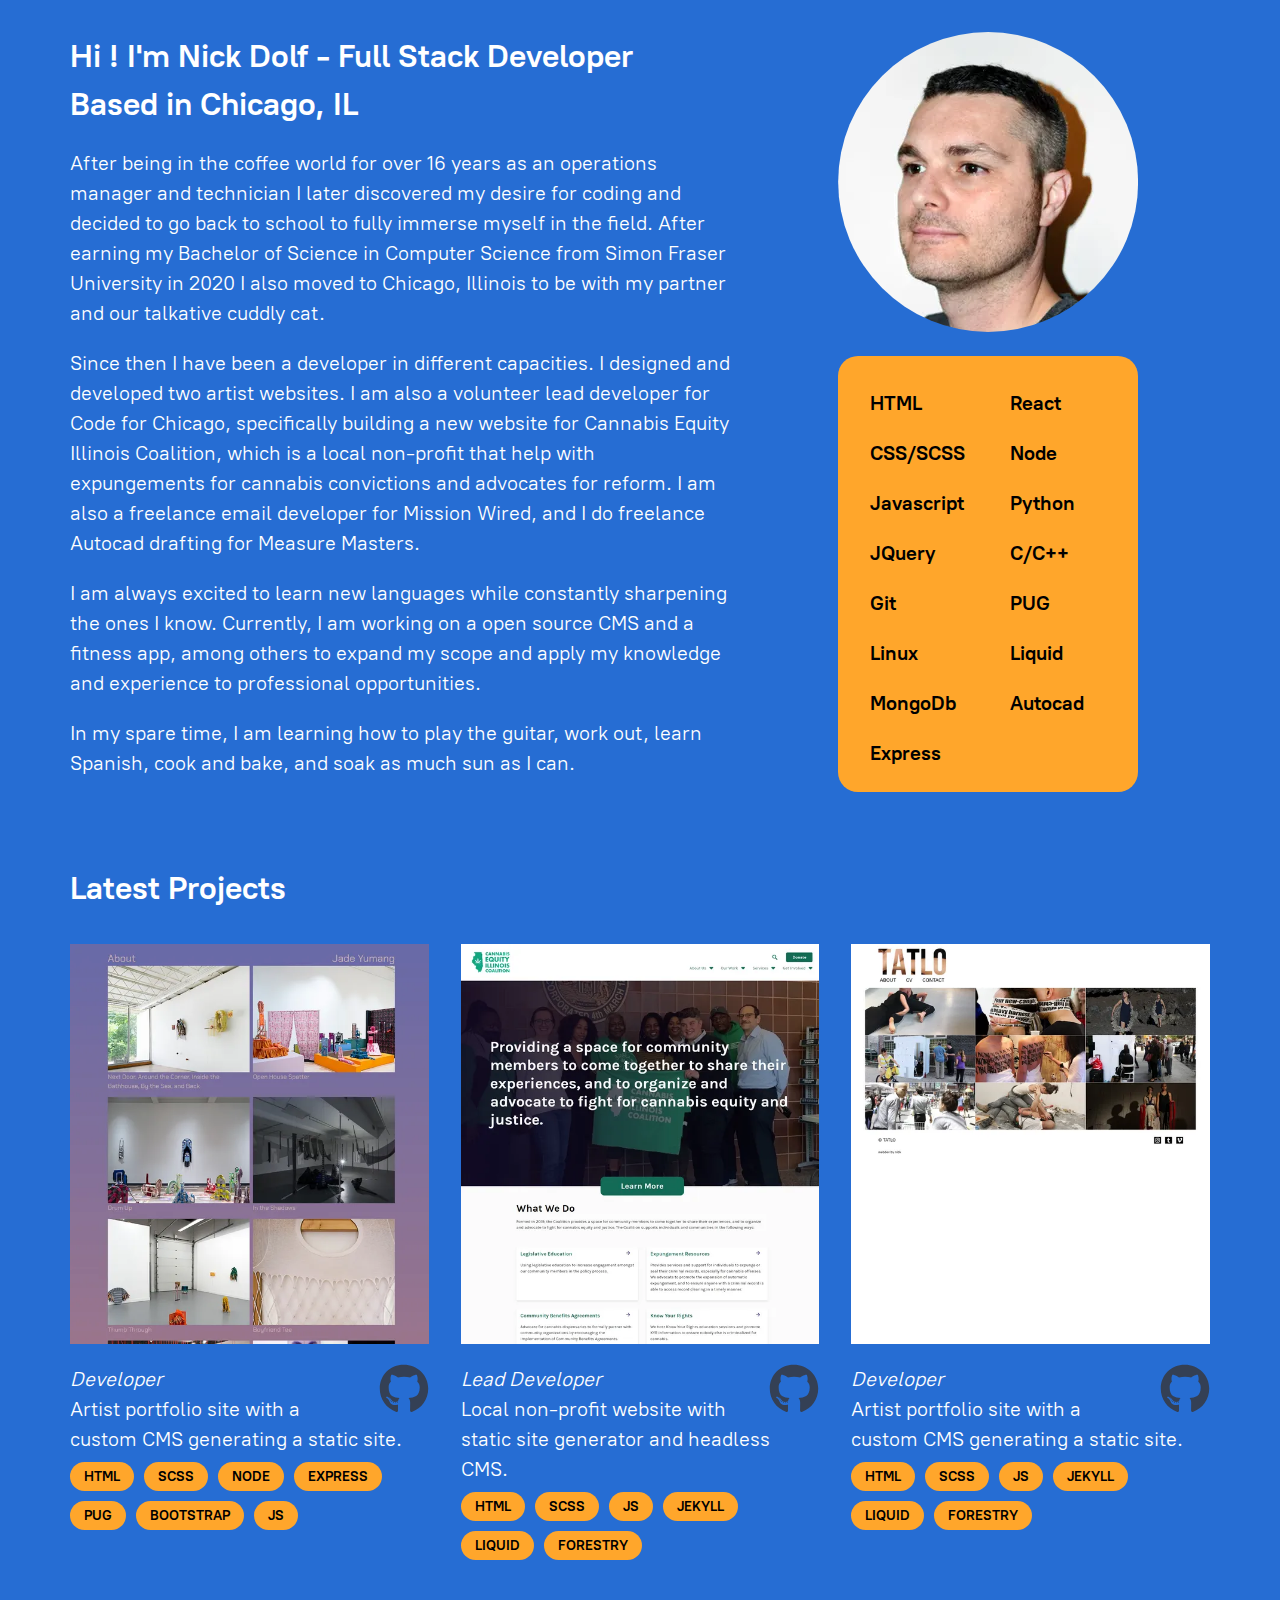
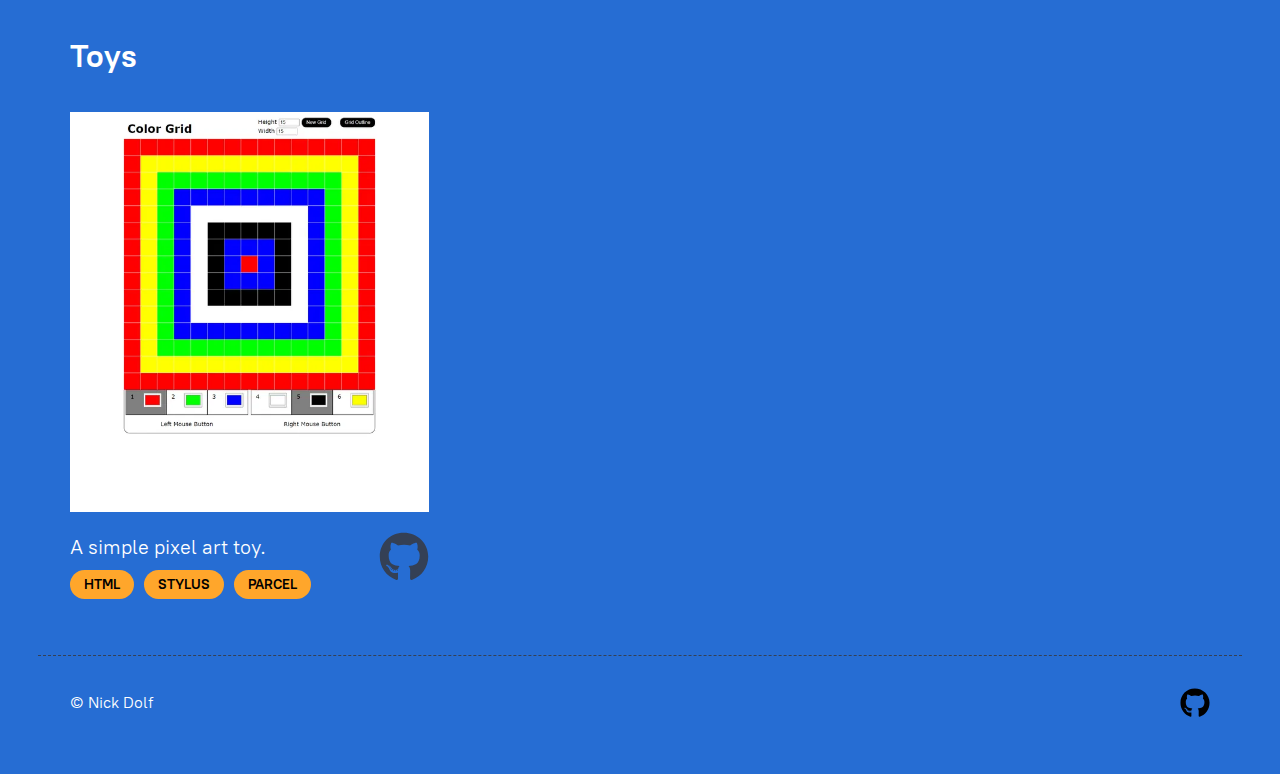
==== commit 40a405b0: "added color grid" ====
--- a/index.html
+++ b/index.html
@@ -96,6 +96,26 @@
           </div>
         </div>
       </section>
+      <section class="grid">
+        <h1>Toys</h1>
+        <div class="grid-container">
+          <div class="card"><a href="https://nickdolf.com/color-grid/">
+              <div class="image-container">
+                <picture>
+                  <source type="image/webp" srcset="/assets/images/nickdolfcom_color-grid_-1681692920602-600.webp"/><img src="/assets/images/nickdolfcom_color-grid_-1681692920602-600.jpg" width="600" height="648" alt="Color grid"/>
+                </picture>
+              </div></a>
+            <div class="text-container"><a href="https://github.com/nick-dolf/color-grid" aria-label="Gitbhub repo">
+                <svg viewbox="0 0 40 40" xmlns="http://www.w3.org/2000/svg">
+                  <use xlink:href="/assets/svg/sprites.svg#github"></use>
+                </svg></a><p>A simple pixel art toy.</p>
+
+            </div>
+            <div class="skill-container"><span class="pill">HTML</span><span class="pill">STYLUS</span><span class="pill">PARCEL</span>
+            </div>
+          </div>
+        </div>
+      </section>
     </main>
     <footer class="site-footer"><span>© Nick Dolf</span><a href="https://github.com/nick-dolf"><span>github repo</span>
         <svg viewbox="0 0 40 40" xmlns="http://www.w3.org/2000/svg">
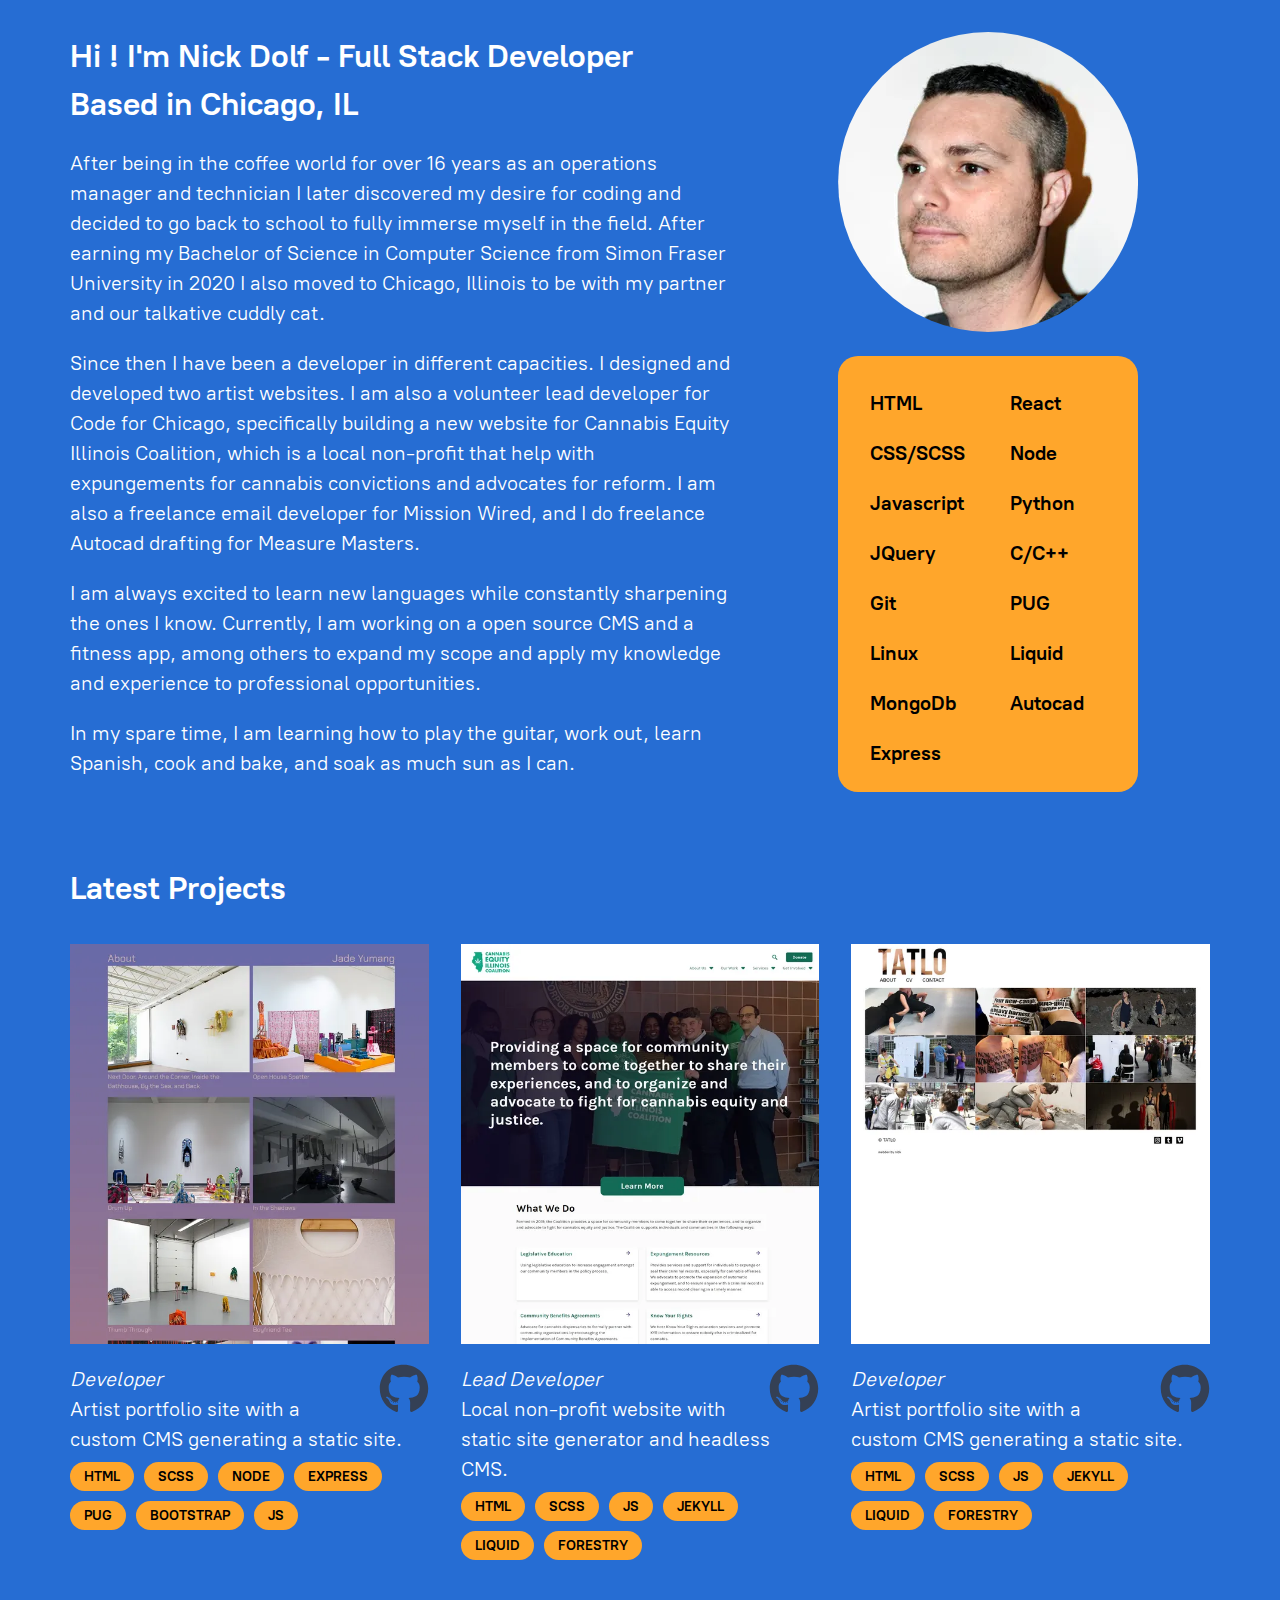
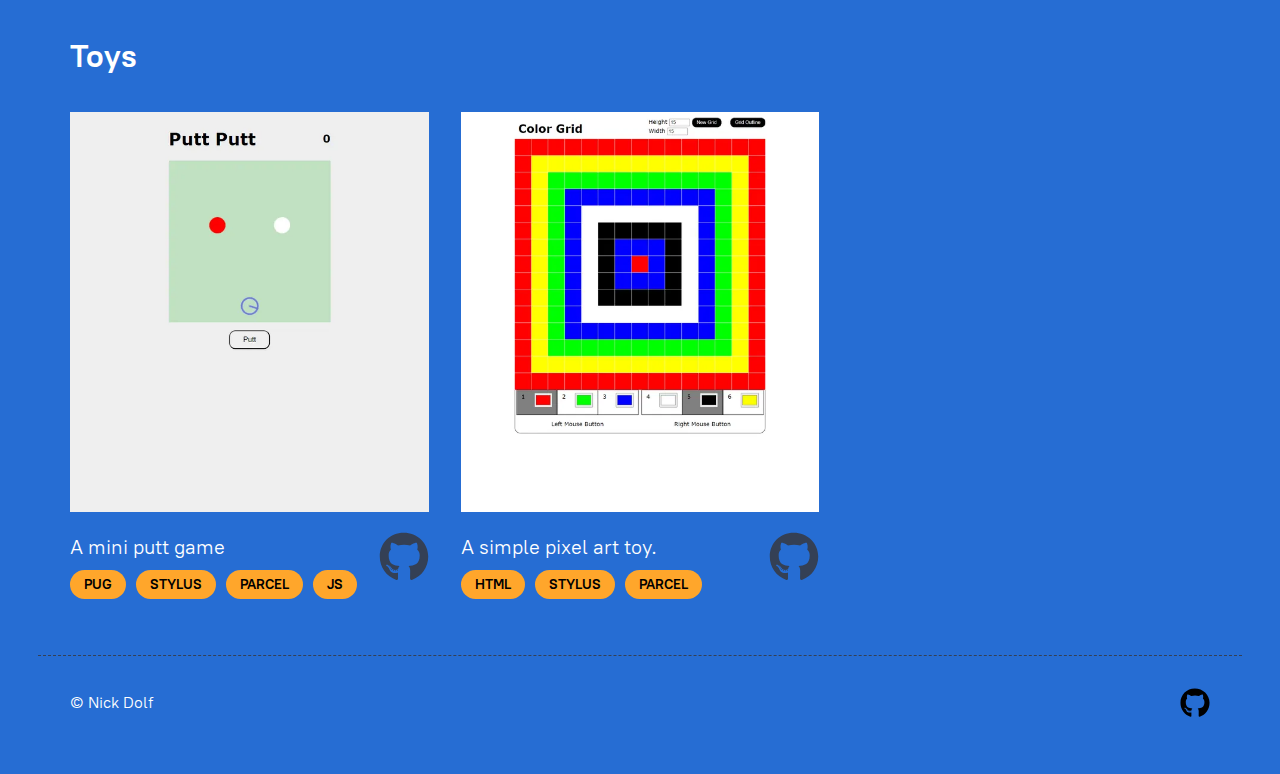
==== commit 149f7a65: "added putt putt" ====
--- a/index.html
+++ b/index.html
@@ -99,6 +99,21 @@
       <section class="grid">
         <h1>Toys</h1>
         <div class="grid-container">
+          <div class="card"><a href="https://nickdolf.com/toys/putt-putt/">
+              <div class="image-container">
+                <picture>
+                  <source type="image/webp" srcset="/assets/images/putt-putt-1682281550709-600.webp"/><img src="/assets/images/putt-putt-1682281550709-600.jpg" width="600" height="930" alt="Mini putt game"/>
+                </picture>
+              </div></a>
+            <div class="text-container"><a href="https://github.com/nick-dolf/putt-putt" aria-label="Gitbhub repo">
+                <svg viewbox="0 0 40 40" xmlns="http://www.w3.org/2000/svg">
+                  <use xlink:href="/assets/svg/sprites.svg#github"></use>
+                </svg></a><p>A mini putt game</p>
+
+            </div>
+            <div class="skill-container"><span class="pill">PUG</span><span class="pill">STYLUS</span><span class="pill">PARCEL</span><span class="pill">JS</span>
+            </div>
+          </div>
           <div class="card"><a href="https://nickdolf.com/color-grid/">
               <div class="image-container">
                 <picture>
